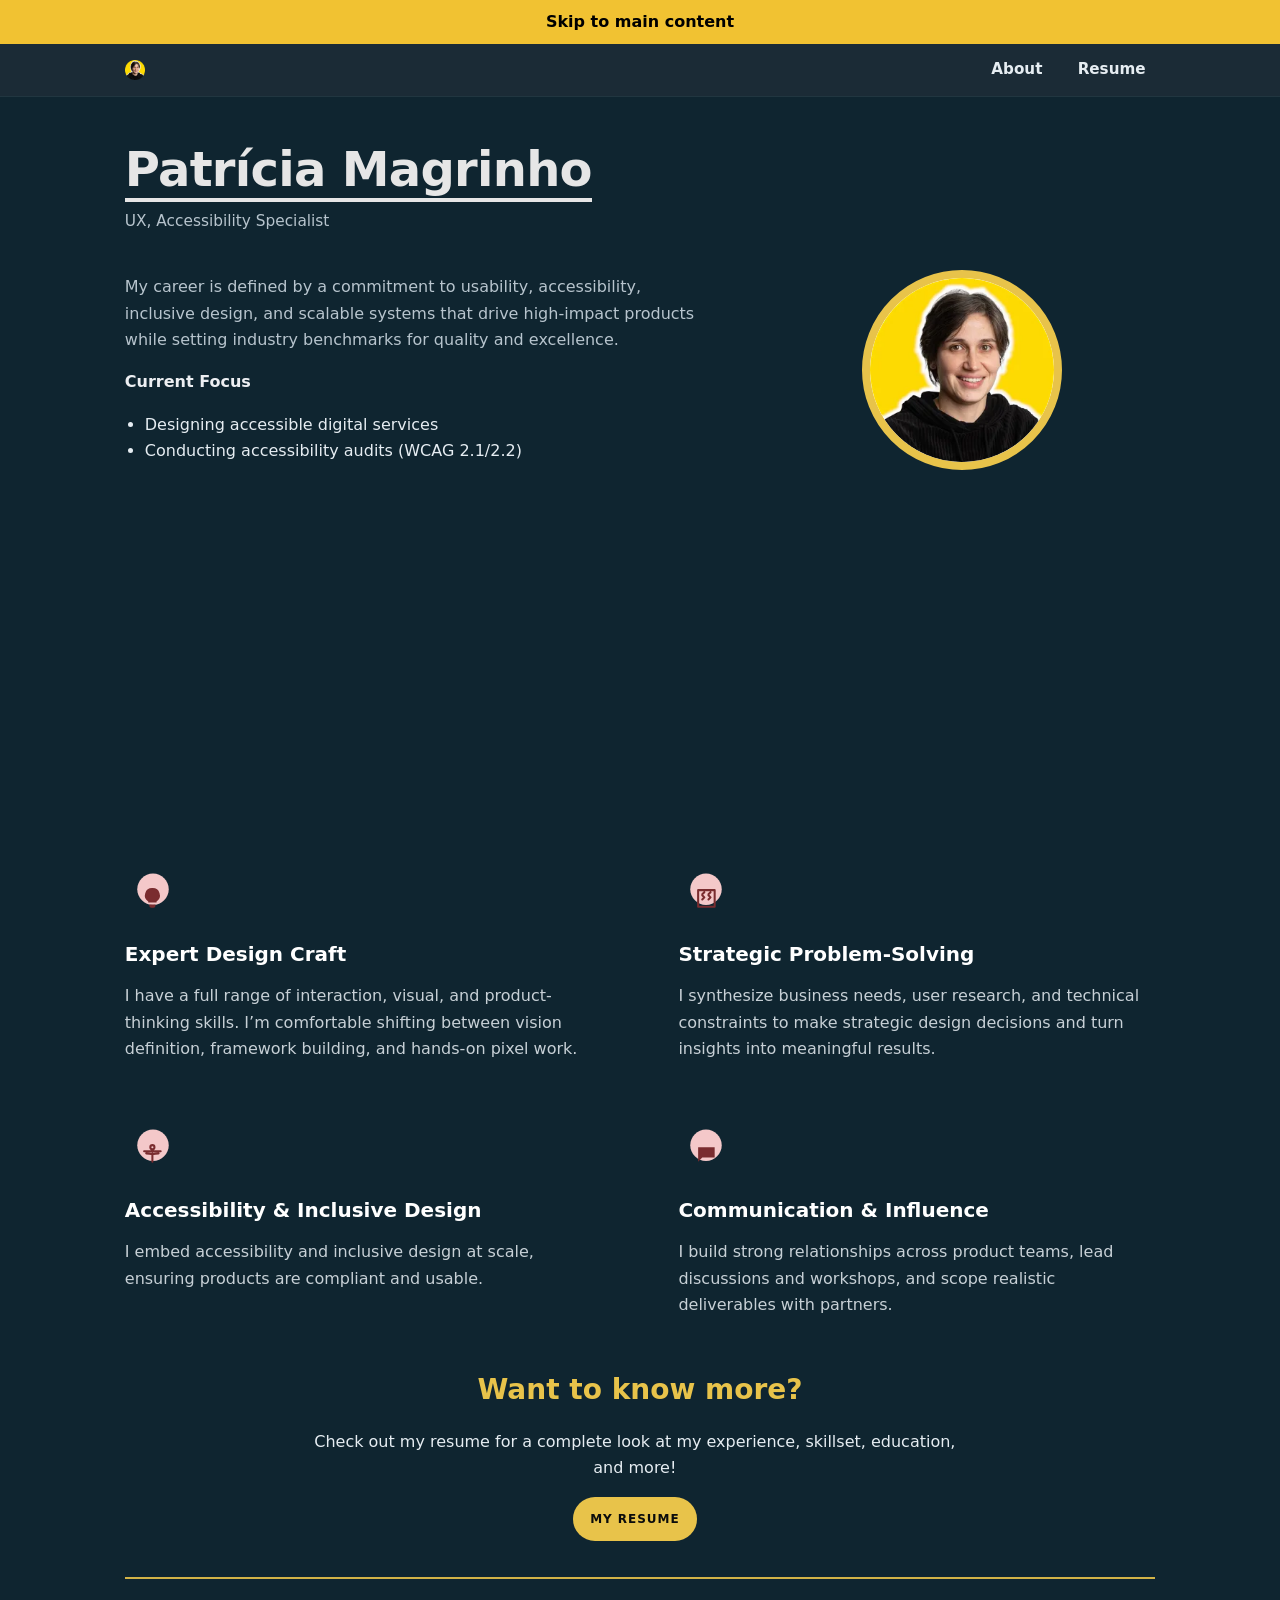
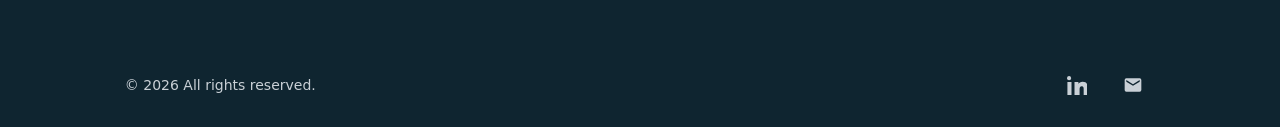
==== index.html @ 3283be1d "Update index.html add" ====
<!doctype html>
<html lang="en">
<head>
  <meta charset="utf-8">
  <title>Resume – Patrícia Magrinho</title>
  <meta name="viewport" content="width=device-width, initial-scale=1">

  <link rel="apple-touch-icon" href="icon.png">
  <link rel="stylesheet" href="css/normalize.css">
  <link rel="stylesheet" href="css/main.css">
  <script src="js/main.js" defer></script>
</head>

<body id="top">

  <!-- Skiplink -->
  <a href="#main" class="skip-link">Skip to main content</a>

  <!-- Header  -->
  <header class="site-header">
    <div class="header-inner container">
      <!-- Ícone decorativo: alt vazio chega -->
      <img class="brand-icon"
           src="img/FOTO_-_PM-Photoroom_(1).webp"
           alt=""
           width="20" height="20">

      <nav aria-label="Primary">
        <ul>
          <li><a href="#about">About</a></li>
          <li><a href="Resume.html">Resume</a></li>
        </ul>
      </nav>
    </div>
  </header>

  <!-- Nome  -->
  <div class="brand-block container">
    <a class="logotype" href="#top">
      <h1 class="logotype-name">Patrícia Magrinho</h1>
      <p class="logotype-role">UX, Accessibility Specialist</p>
    </a>
  </div>

  
  <main id="main" tabindex="-1">
    <section id="about" class="hero container" aria-labelledby="about-title">
      <div class="hero-text">
        <h2 id="about-title" class="sr-only">About</h2>

        <p>
          My career is defined by a commitment to usability, accessibility, inclusive design,
          and scalable systems that drive high-impact products while setting industry benchmarks
          for quality and excellence.
        </p>

        <p class="focus-title">Current Focus</p>
        <ul>
          <li>Designing accessible digital services</li>
          <li>Conducting accessibility audits (WCAG 2.1/2.2)</li>
        </ul>
      </div>

      <div class="portrait-wrap">
        <img class="portrait"
             src="img/FOTO_-_PM-Photoroom_(1).webp"
             alt="Portrait of Patrícia Magrinho"
             width="200" height="200">
      </div>
    </section>
 <!-- STRENGTHS -->
    <section class="strengths container" aria-labelledby="strengths-title">
      <h2 id="strengths-title" class="sr-only">Strengths</h2>

      <ul class="strengths-grid" >
        <li class="strength" >
          <div class="strength-badge" aria-hidden="true">
            <svg class="badge-bg" viewBox="0 0 64 64"><path d="M32 4c-9.9 0-18 8.1-18 18s8.1 18 18 18 18-8.1 18-18S41.9 4 32 4Z"/></svg>
            <svg class="badge-glyph" viewBox="0 0 24 24"><path d="M9 18h6v1a2 2 0 0 1-2 2h-2a2 2 0 0 1-2-2v-1Zm3-16a7 7 0 0 0-4 12.9V16h8v-1.1A7 7 0 0 0 12 2Z"/></svg>
          </div>
          <h3>Expert Design Craft</h3>
          <p>I have a full range of interaction, visual, and product-thinking skills. I’m comfortable shifting between vision definition, framework building, and hands-on pixel work.</p>
        </li>

        <li class="strength" >
          <div class="strength-badge" aria-hidden="true">
            <svg class="badge-bg" viewBox="0 0 64 64"><path d="M32 4c-9.9 0-18 8.1-18 18s8.1 18 18 18 18-8.1 18-18S41.9 4 32 4Z"/></svg>
            <svg class="badge-glyph" viewBox="0 0 24 24"><path d="M4 4h16v16H4V4Zm4 5 2 2-2 2m6-4 2 2-2 2M8 8l2-2M14 8l2-2" fill="none" stroke="currentColor" stroke-width="2" stroke-linecap="round" stroke-linejoin="round"/></svg>
          </div>
          <h3>Strategic Problem-Solving</h3>
          <p>I synthesize business needs, user research, and technical constraints to make strategic design decisions and turn insights into meaningful results.</p>
        </li>

        <li class="strength" >
          <div class="strength-badge" aria-hidden="true">
            <svg class="badge-bg" viewBox="0 0 64 64"><path d="M32 4c-9.9 0-18 8.1-18 18s8.1 18 18 18 18-8.1 18-18S41.9 4 32 4Z"/></svg>
            <svg class="badge-glyph" viewBox="0 0 24 24"><path d="M12 3a2 2 0 1 1 0 4 2 2 0 0 1 0-4Zm-8 6h16m-8 2v8m-6-8c2 0 4 .5 6 .5s4-.5 6-.5" fill="none" stroke="currentColor" stroke-width="2" stroke-linecap="round"/></svg>
          </div>
          <h3>Accessibility &amp; Inclusive Design</h3>
          <p>I embed accessibility and inclusive design at scale, ensuring products are compliant and usable.</p>
        </li>

        <li class="strength" >
          <div class="strength-badge" aria-hidden="true">
            <svg class="badge-bg" viewBox="0 0 64 64"><path d="M32 4c-9.9 0-18 8.1-18 18s8.1 18 18 18 18-8.1 18-18S41.9 4 32 4Z"/></svg>
            <svg class="badge-glyph" viewBox="0 0 24 24"><path d="M4 5h16v10H8l-4 4V5Z"/></svg>
          </div>
          <h3>Communication &amp; Influence</h3>
          <p>I build strong relationships across product teams, lead discussions and workshops, and scope realistic deliverables with partners.</p>
        </li>
      </ul>
    </section>

    <section id="cta" class="cta container" aria-labelledby="cta-title">
      <div class="cta-inner">
        <h2 id="cta-title">Want to know more?</h2>
        <p>Check out my resume for a complete look at my experience, skillset, education, and more!</p>

        <p>
          <a class="btn-cta"
             href="/resume.pdf"
             target="_blank"
             rel="noopener"
             aria-label="Open my resume (opens in a new tab)">
            My Resume
          </a>
        </p>
      </div>
    </section>

    <div class="footer-divider" aria-hidden="true"></div>

  </main>
  
    <footer class="site-footer container">
      <div>© 2026 All rights reserved.</div>

      <nav class="social" aria-label="Social links">
        <a class="social-link"
           href="https://www.linkedin.com/in/SEU-USERNAME"
           target="_blank"
           rel="noopener"
           aria-label="LinkedIn">
          <svg viewBox="0 0 24 24" width="20" height="20" aria-hidden="true" focusable="false">
            <path fill="currentColor"
              d="M4.98 3.5A2.5 2.5 0 1 1 0 3.5a2.5 2.5 0 0 1 4.98 0zM.5 8.5h4.9V24H.5zM9 8.5h4.7v2.1h.1c.7-1.3 2.4-2.6 4.9-2.6 5.2 0 6.2 3.4 6.2 7.7V24h-4.9v-6.8c0-1.6 0-3.7-2.3-3.7-2.3 0-2.6 1.8-2.6 3.6V24H9z"/>
          </svg>
        </a>

        <a class="social-link" href="mailto:you@example.com" aria-label="Email">
          <svg viewBox="0 0 24 24" width="20" height="20" aria-hidden="true" focusable="false">
            <path fill="currentColor"
              d="M20 4H4a2 2 0 0 0-2 2v12a2 2 0 0 0 2 2h16a2 2 0 0 0 2-2V6a2 2 0 0 0-2-2Zm0 4-8 5L4 8V6l8 5 8-5v2Z"/>
          </svg>
        </a>
      </nav>
    </footer>

</body>
</html>
---- css/main.css ----
/* =========================================================
  VARIÁVEIS (cores, medidas e tipografia)
   ========================================================= */
:root {
  /* Alturas dos elementos fixos (skip + header) */
  --skip-h: 2.75rem;   /* altura do “Skip to main content” SEMPRE visível */
  --header-h: 3.25rem; /* altura do header fixo */

  /* Cores*/
  --bg: #0F2530;
  --header-bg: #1B2B36;
  --text: #E6EDF2;
  --muted: #B7C4CD;
  --accent: #E8C34A;
  --focus: #FFDD00;

  /* Layout */
  --container: 74rem;
  --gutter: clamp(1.5rem, 6vw, 6.5rem);

  /* Tipografia  */
  --font-body: "Atkinson Hyperlegible", "Lexend", system-ui, -apple-system, "Segoe UI",
               Roboto, Helvetica, Arial, sans-serif;

  /* Espaços do bloco do nome */
  --brand-space-top: clamp(1.5rem, 4vw, 3rem);
  --brand-space-bottom: clamp(1.25rem, 3vw, 2.25rem);

  /* Pequenos ajustes visuais */
  --radius: .375rem;

  --section-gap: clamp(4rem, 10vw, 10rem); 
}



/* =========================================================
   2) RESET MÍNIMO (sem “matar” semântica)
   ========================================================= */
*,
*::before,
*::after { box-sizing: border-box; }

html, body { margin: 0; padding: 0; }

/* Ajuda os saltos para âncoras a não ficarem “tapados” pelo fixo */
html {
  scroll-padding-top: calc(var(--skip-h) + var(--header-h) + 1rem);
}

/* Corpo do site */
body {
  background: var(--bg);
  color: var(--text);
  font-family: var(--font-body);
  line-height: 1.65;
  -webkit-font-smoothing: antialiased;
}

/* Imagens responsivas */
img {
  max-width: 100%;
  height: auto;
  display: block;
}

/* =========================================================
   3) ACESSIBILIDADE: FOCO E LINKS (geral)
   ========================================================= */
/* Estilo de foco consistente em elementos interativos */
:where(a, button, input, select, textarea, summary):focus-visible {
  outline: 3px solid var(--focus);
  outline-offset: 2px;
}

/* Links por defeito: sublinhados (não depender só de cor) */
a {
  color: inherit;
  text-decoration: underline;
  text-decoration-thickness: 2px;
  text-underline-offset: .18em;
}

/* Container central */
.container {
  max-width: var(--container);
  margin-inline: auto;
  padding-inline: var(--gutter);
}

/* Texto: largura confortável */
.hero-text p,
.hero-text li,
.strength p,
.cta p {
  max-width: 65ch;
}

/* =========================================================
   4) SKIP LINK (SEMPRE VISÍVEL)
   ========================================================= */
.skip-link {
  position: fixed;
  inset-inline: 0;
  top: 0;
  height: var(--skip-h);
  display: grid;
  place-items: center;
  background: #f1c232;
  color: #000;
  font-weight: 800;
  text-decoration: none; /* aqui não precisamos do sublinhado */
  z-index: 3000;
}

/* Destaque no hover e no foco */
.skip-link:hover,
.skip-link:focus-visible {
  background: #ffdd00;
  box-shadow: 0 2px 8px rgba(0,0,0,.35);
}

/* =========================================================
   5) HEADER FIXO + NAV
   ========================================================= */
.site-header {
  position: fixed;
  inset-inline: 0;
  top: var(--skip-h); /* fica por baixo do skip link */
  height: var(--header-h);
  background: var(--header-bg);
  z-index: 2500;
  box-shadow: 0 1px 0 rgba(255,255,255,.08);
}

.header-inner {
  height: 100%;
  display: flex;
  align-items: center;
  justify-content: space-between;
  gap: 1rem;
}

.brand-icon {
  width: 20px;
  height: 20px;
}

/* NAV: só aqui removemos o sublinhado por defeito */
nav[aria-label="Primary"] ul {
  display: flex;
  gap: 1rem;
  list-style: none;
  margin: 0;
  padding: 0;
}

nav[aria-label="Primary"] a {
  text-decoration: none; /* remove sublinhado no menu */
  font-weight: 600;
  font-size: .95rem;

  /* alvo “fácil de clicar” (~44px) */
  display: inline-flex;
  align-items: center;
  justify-content: center;
  min-width: 2.75rem;
  min-height: 2.75rem;
  padding: .125rem .6rem;
  border-radius: var(--radius);
}

/* Hover do menu (não depende só da cor porque também muda o “fundo”) */
nav[aria-label="Primary"] a:hover {
  background: rgba(255,255,255,.07);
}

/* =========================================================
   6) BLOCO DO NOME (H1) + ANIMAÇÃO ACESSÍVEL
   ========================================================= */
.brand-block {
  margin-top: calc(var(--skip-h) + var(--header-h) + var(--brand-space-top));
  margin-bottom: var(--brand-space-bottom);
}

/* Tornamos o bloco “clicável” para também haver foco por teclado */
.logotype {
  display: inline-block;
  text-decoration: none; /* não queremos sublinhar aqui */
  color: var(--text);
}

/* O H1 é o nome */
.logotype-name {
  margin: 0;
  font-weight: 900;
  letter-spacing: -.015em;
  font-size: clamp(2rem, 6.5vw, 3rem);
  line-height: 1.05;
  color: #e6e6e6;
  position: relative;
}

/* Sublinhado decorativo (anima sem mexer no layout) */
.logotype-name::after {
  content: "";
  display: block;
  height: 4px;
  width: 100%;
  background: #e6e6e6;
  margin-top: .25rem;
  transform-origin: left;
  transition: transform .25s ease, opacity .25s ease;
}

/* Subtítulo (cargo) */
.logotype-role {
  margin: .4rem 0 0;
  color: var(--muted);
  font-size: clamp(.95rem, 1.2vw, 1.05rem);
}

/* “Animação” ao passar o rato ou ao focar (teclado) */
.logotype:hover .logotype-name,
.logotype:focus-visible .logotype-name {
  color: #6f73ff;
}

.logotype:hover .logotype-name::after,
.logotype:focus-visible .logotype-name::after {
  transform: scaleX(.65);
  opacity: 0;
}

/* =========================================================
   7) MAIN + SEÇÕES
   ========================================================= */

   main > section + section {
  margin-top: clamp(3rem, 50vw, 25rem);
}


main {
  padding-bottom: 4rem;
}

/* Para o skip link: quando o main recebe foco, mostramos contorno */
main:focus {
  outline: 3px solid var(--focus);
  outline-offset: 6px;
}

/* Seções com id: margem para âncoras (com header fixo) */
section[id] {
  scroll-margin-top: calc(var(--skip-h) + var(--header-h) + 1rem);
}

/* HERO (About) */
.hero {
  display: grid;
  grid-template-columns: 1.35fr .9fr;
  gap: clamp(1.25rem, 5vw, 4rem);
  align-items: start;
}

.hero p {
  color: var(--muted);
  margin: .25rem 0 1rem;
}

.hero .focus-title {
  margin-top: 1rem;
  font-weight: 800;
  color: #EDEFF2;
}

/* Lista do “Current Focus”: aqui sim damos indentação */
.hero .hero-text ul {
  padding-left: 1.25rem;
  margin: 0;
}
.hero .hero-text li { list-style: disc; }

/* Foto */
.portrait-wrap {
  display: flex;
  justify-content: center;
}

.portrait {
  width: 200px;
  height: 200px;
  border-radius: 50%;
  object-fit: cover;
  background: #fff;
  border: 8px solid var(--accent);
}


/* =========================================================
   8) STRENGTHS (grelha)
   ========================================================= */


   .strengths-grid {
  list-style: none; /* aqui a lista é “layout”, não precisa de bullet */
  margin: 0;
  padding: 0;

  display: grid;
  grid-template-columns: repeat(2, minmax(18rem, 1fr));
  column-gap: clamp(2.5rem, 6vw, 6rem);
  row-gap: clamp(2rem, 5vw, 4rem);
}

.strength {
  display: flex;
  flex-direction: column;
  gap: .75rem;
  align-items: flex-start;
}



.strength h3 {
  margin: 0;
  font-weight: 800;
  color: #fff;
  font-size: clamp(1.1rem, .9vw + .9rem, 1.25rem);
}

.strength p {
  margin: 0;
  color: #C7D0D6;
}

/* Ícones decorativos */
.strength-badge {
  inline-size: 3.5rem;
  block-size: 3.5rem;
  border-radius: 999px;
  display: grid;
  place-items: center;
  position: relative;
}

.strength-badge .badge-bg {
  position: absolute;
  inset: 0;
  color: #F4C8C9;
}
.strength-badge .badge-bg path { fill: currentColor; }

.strength-badge .badge-glyph {
  position: relative;
  inline-size: 1.55rem;
  block-size: 1.55rem;
  color: #7A2C2F;
  fill: currentColor;
}

/* =========================================================
   9) CTA (botão/link)
   ========================================================= */
.cta {
  text-align: center;
  margin: 3rem auto 2rem;
}

.cta-inner {
  max-width: 44rem;
  margin-inline: auto;
  padding-inline: 1rem;
}

.cta h2 {
  color: var(--accent);
  font-size: clamp(1.4rem, 1.2vw + 1rem, 1.75rem);
  margin: 0 0 .5rem;
}

.btn-cta {
  display: inline-flex;
  align-items: center;
  justify-content: center;
  min-height: 2.75rem; /* alvo ~44px */
  padding: .5rem 1.1rem;

  border-radius: 999px;
  background: var(--accent);
  color: #0b0c0c;

  text-decoration: none; /* é um botão visual */
  text-transform: uppercase;
  font-size: .75rem;
  letter-spacing: .08em;
  font-weight: 800;
}

/* hover/foco */
.btn-cta:hover {
  filter: brightness(.98);
}

/* =========================================================
   10) FOOTER + REDES
   ========================================================= */
.footer-divider {
  height: 2px;
  background: var(--accent);
  max-width: calc(var(--container) - 2*var(--gutter));
  margin: 2.25rem auto 0;
  opacity: .9;
}

.site-footer {
  display: flex;
  align-items: center;
  justify-content: space-between;
  gap: 1rem;

  color: #C9D0D6;
  font-size: .875rem;
  padding-block: 1.25rem;
}

.social {
  display: inline-flex;
  gap: .75rem;
}

.social-link {
  display: inline-flex;
  align-items: center;
  justify-content: center;

  width: 2.75rem;
  height: 2.75rem;

  color: #C9D0D6;
  text-decoration: none;
  border-radius: var(--radius);
}

.social-link:hover {
  color: #fff;
  background: rgba(255,255,255,.07);
}

/* =========================================================
   11) UTILITÁRIO: “só para leitor de ecrã”
   ========================================================= */
.sr-only {
  position: absolute !important;
  width: 1px !important;
  height: 1px !important;
  padding: 0 !important;
  margin: -1px !important;
  overflow: hidden !important;
  clip: rect(0, 0, 0, 0) !important;
  clip-path: inset(50%) !important;
  white-space: nowrap !important;
  border: 0 !important;
}

/* =========================================================
   12) RESPONSIVO
   ========================================================= */
@media (max-width: 900px) {
  .hero {
    grid-template-columns: 1fr;
  }

  .brand-block {
    text-align: center;
  }

  .strengths-grid {
    grid-template-columns: 1fr;
  }
}

/* =========================================================
   13) REDUCED MOTION (respeita preferências do utilizador)
   ========================================================= */
@media (prefers-reduced-motion: reduce) {
  html { scroll-behavior: auto; }

  .logotype-name::after {
    transition: none;
  }
}

/* =========================================================
   14) PRINT (opcional)
   ========================================================= */
@media print {
  .skip-link,
  .site-header { display: none !important; }

  body { background: #fff; color: #000; }
  a { color: #000; }
}
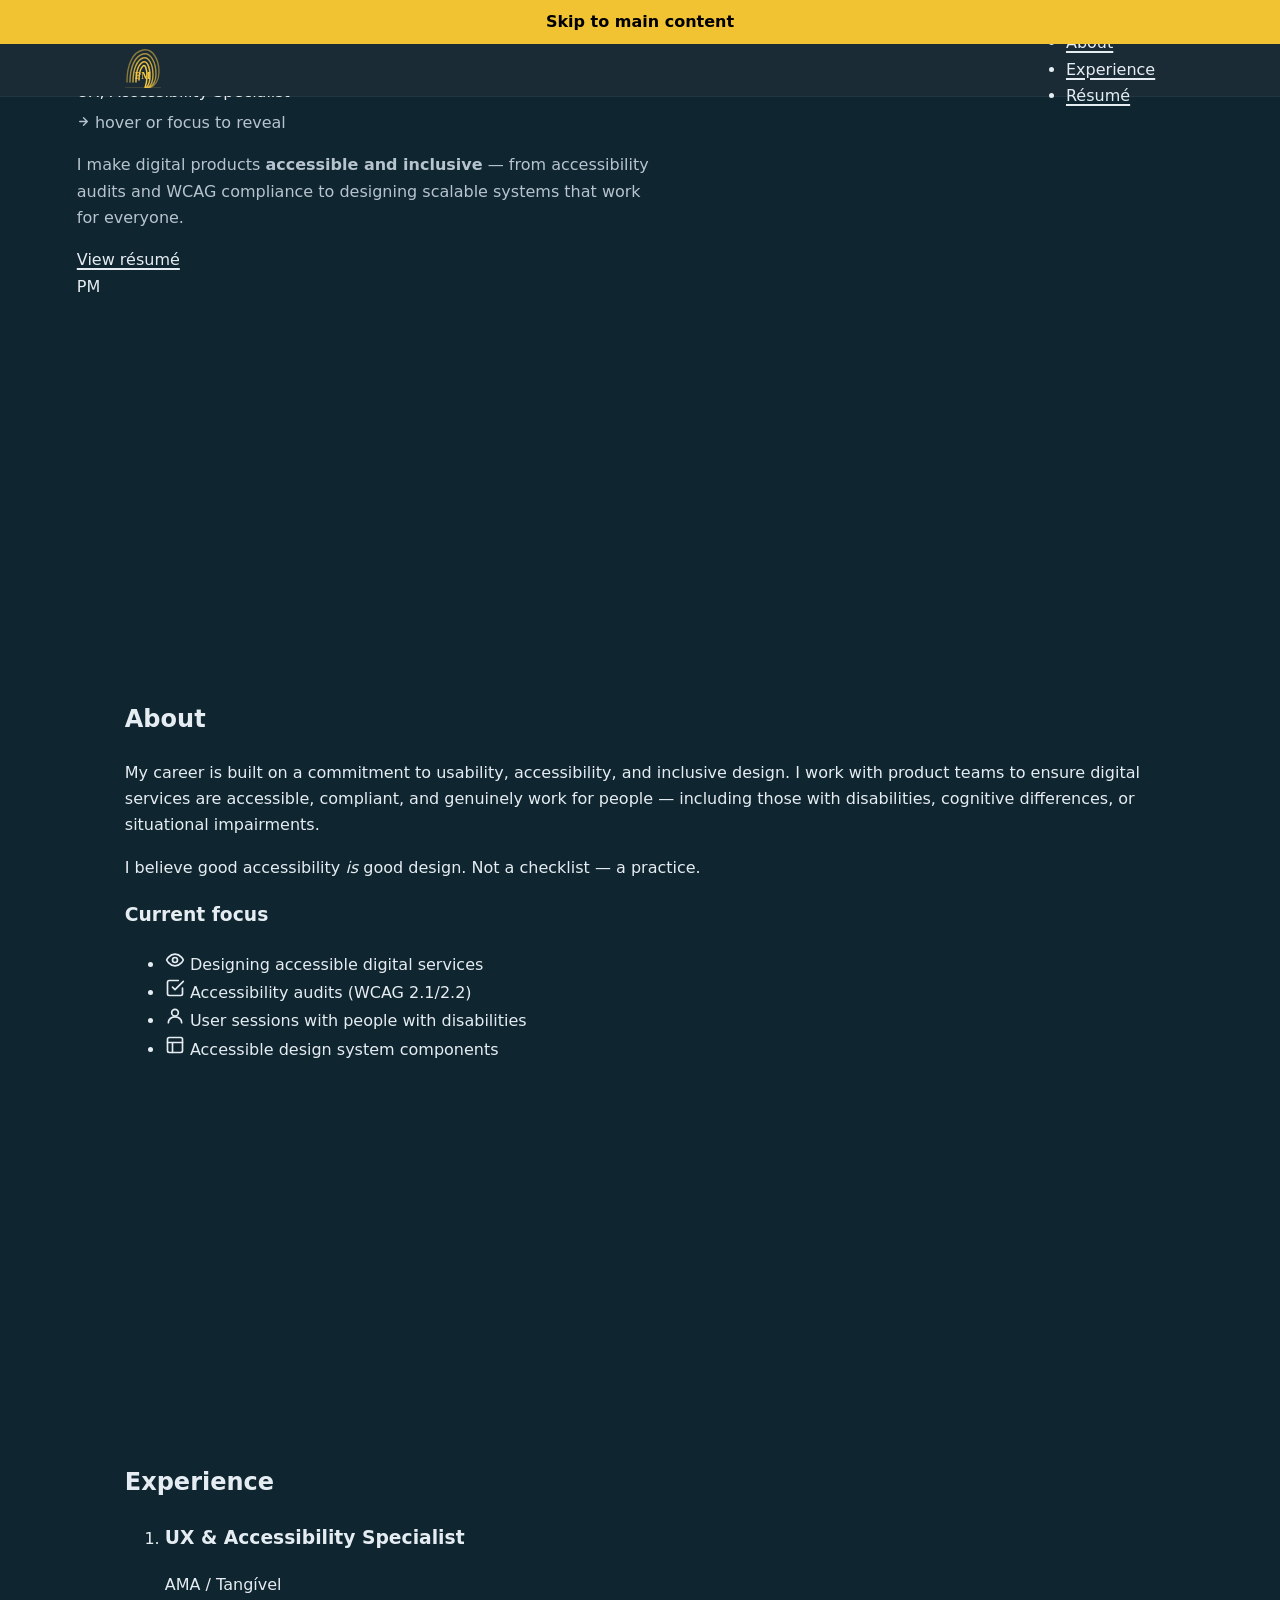
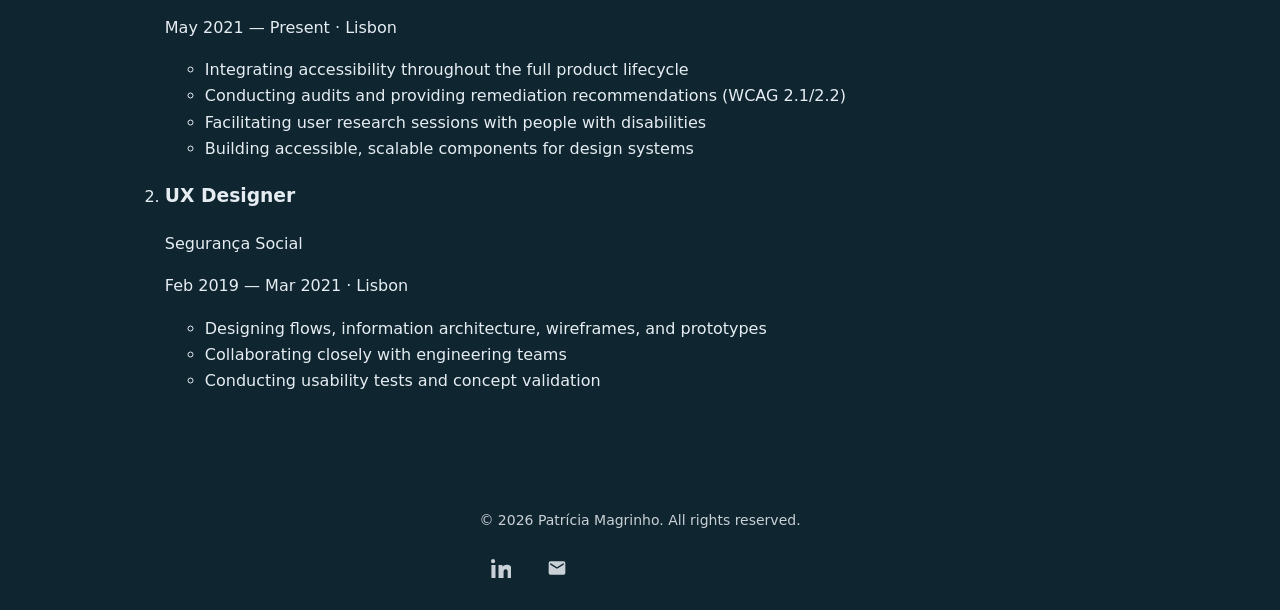
==== commit bf1389ae: "Update index.html New layout" ====
--- a/index.html
+++ b/index.html
@@ -11,150 +11,218 @@
   <script src="js/main.js" defer></script>
 </head>
 
-<body id="top">
-
-  <!-- Skiplink -->
-  <a href="#main" class="skip-link">Skip to main content</a>
-
-  <!-- Header  -->
-  <header class="site-header">
-    <div class="header-inner container">
-      <!-- Ícone decorativo: alt vazio chega -->
-      <img class="brand-icon"
-           src="img/FOTO_-_PM-Photoroom_(1).webp"
-           alt=""
-           width="20" height="20">
-
-      <nav aria-label="Primary">
-        <ul>
+<body>
+
+  <!--
+    SKIP LINK — always visible at the top (yellow bar).
+    Header sits below it. They never overlap.
+  -->
+  <a class="skip-link" href="#about">Skip to main content</a>
+
+  <!--
+    HEADER — top: var(--skip-h), directly below the skip link.
+  -->
+  <header class="site-header" role="banner">
+    <div class="container header-inner">
+      <a href="#top" class="header-logo" aria-label="Patrícia Magrinho — back to top">
+        <svg aria-hidden="true" focusable="false" width="36" height="44" viewBox="0 0 36 44" fill="none" xmlns="http://www.w3.org/2000/svg">
+          <!-- Fingerprint whorl rings, clipped to bottom half to suggest a fingertip -->
+          <!-- Ring 1 — outermost -->
+          <path d="M 2 38 C 2 20 8 8 18 6 C 28 4 34 16 34 28 C 34 36 30 42 24 44" stroke="#F5C842" stroke-width="1.4" stroke-linecap="round" fill="none" opacity="0.5"/>
+          <!-- Ring 2 -->
+          <path d="M 5 38 C 5 23 10 12 18 10 C 26 8 31 19 31 30 C 31 37 28 42 23 44" stroke="#F5C842" stroke-width="1.4" stroke-linecap="round" fill="none" opacity="0.65"/>
+          <!-- Ring 3 -->
+          <path d="M 8 38 C 8 25 12 16 18 14 C 24 12 28 21 28 31 C 28 37 26 42 22 44" stroke="#F5C842" stroke-width="1.4" stroke-linecap="round" fill="none" opacity="0.8"/>
+          <!-- Ring 4 -->
+          <path d="M 11 38 C 11 27 14 20 18 18 C 22 16 25 23 25 32 C 25 37 23 42 21 44" stroke="#F5C842" stroke-width="1.5" stroke-linecap="round" fill="none" opacity="0.9"/>
+          <!-- Ring 5 — innermost -->
+          <path d="M 14 36 C 14 30 16 24 18 22 C 20 20 22 25 22 32 C 22 37 21 41 20 44" stroke="#F5C842" stroke-width="1.5" stroke-linecap="round" fill="none"/>
+          <!-- PM initials carved at the core -->
+          <text x="18" y="35" text-anchor="middle" font-family="'DM Serif Display', Georgia, serif" font-size="10" font-weight="700" fill="#F5C842" letter-spacing="0.5">PM</text>
+          <!-- Flat base line suggesting a fingertip edge -->
+          <line x1="0" y1="44" x2="36" y2="44" stroke="#F5C842" stroke-width="1" opacity="0.3"/>
+        </svg>
+      </a>
+      <nav aria-label="Main navigation">
+        <ul role="list">
           <li><a href="#about">About</a></li>
-          <li><a href="Resume.html">Resume</a></li>
+          <li><a href="#experience">Experience</a></li>
+          <li><a href="resume.html">Résumé</a></li>
         </ul>
       </nav>
     </div>
   </header>
 
-  <!-- Nome  -->
-  <div class="brand-block container">
-    <a class="logotype" href="#top">
-      <h1 class="logotype-name">Patrícia Magrinho</h1>
-      <p class="logotype-role">UX, Accessibility Specialist</p>
-    </a>
-  </div>
-
-  
   <main id="main" tabindex="-1">
-    <section id="about" class="hero container" aria-labelledby="about-title">
-      <div class="hero-text">
-        <h2 id="about-title" class="sr-only">About</h2>
-
-        <p>
-          My career is defined by a commitment to usability, accessibility, inclusive design,
-          and scalable systems that drive high-impact products while setting industry benchmarks
-          for quality and excellence.
-        </p>
-
-        <p class="focus-title">Current Focus</p>
-        <ul>
-          <li>Designing accessible digital services</li>
-          <li>Conducting accessibility audits (WCAG 2.1/2.2)</li>
-        </ul>
-      </div>
-
-      <div class="portrait-wrap">
-        <img class="portrait"
-             src="img/FOTO_-_PM-Photoroom_(1).webp"
-             alt="Portrait of Patrícia Magrinho"
-             width="200" height="200">
+
+    <section id="top" class="hero" aria-labelledby="hero-name-label">
+      <div class="container hero-inner">
+        <div class="hero-text">
+
+          <!--
+            NAME REVEAL
+            role="img" + aria-label → screen readers announce "Patrícia Magrinho"
+            h1 is aria-hidden so it's not announced a second time
+            tabindex="0" → keyboard focusable
+            Enter/Space → toggle .expanded
+          -->
+          <div
+            class="hero-name-group"
+            id="hero-name-label"
+            role="img"
+            aria-label="Patrícia Magrinho"
+            tabindex="0"
+            onkeydown="if(event.key==='Enter'||event.key===' '){this.classList.toggle('expanded');event.preventDefault();}"
+          >
+            <div class="hero-name-wrapper">
+              <h1 aria-hidden="true">Patrícia Magrinho</h1>
+            </div>
+          </div>
+
+          <span class="hero-role" aria-hidden="true">UX, Accessibility Specialist</span>
+
+          <p class="name-hint" aria-hidden="true">
+            <svg width="13" height="13" viewBox="0 0 24 24" fill="none"
+                 stroke="currentColor" stroke-width="2.5"
+                 stroke-linecap="round" stroke-linejoin="round" aria-hidden="true">
+              <path d="M5 12h14M12 5l7 7-7 7"/>
+            </svg>
+            hover or focus to reveal
+          </p>
+
+          <p class="hero-bio">
+            I make digital products <strong>accessible and inclusive</strong> — from accessibility audits and WCAG compliance to designing scalable systems that work for everyone.
+          </p>
+
+          <div class="hero-actions">
+            <a href="resume.html" class="btn btn-primary" target="_blank" rel="noopener">
+              View résumé
+              <span class="sr-only">(opens in a new tab)</span>
+            </a>
+          </div>
+        </div>
+
+        <div class="hero-portrait" aria-hidden="true">
+          <div class="portrait-ring">
+            <div class="portrait-initials">PM</div>
+          </div>
+        </div>
       </div>
     </section>
- <!-- STRENGTHS -->
-    <section class="strengths container" aria-labelledby="strengths-title">
-      <h2 id="strengths-title" class="sr-only">Strengths</h2>
-
-      <ul class="strengths-grid" >
-        <li class="strength" >
-          <div class="strength-badge" aria-hidden="true">
-            <svg class="badge-bg" viewBox="0 0 64 64"><path d="M32 4c-9.9 0-18 8.1-18 18s8.1 18 18 18 18-8.1 18-18S41.9 4 32 4Z"/></svg>
-            <svg class="badge-glyph" viewBox="0 0 24 24"><path d="M9 18h6v1a2 2 0 0 1-2 2h-2a2 2 0 0 1-2-2v-1Zm3-16a7 7 0 0 0-4 12.9V16h8v-1.1A7 7 0 0 0 12 2Z"/></svg>
-          </div>
-          <h3>Expert Design Craft</h3>
-          <p>I have a full range of interaction, visual, and product-thinking skills. I’m comfortable shifting between vision definition, framework building, and hands-on pixel work.</p>
-        </li>
-
-        <li class="strength" >
-          <div class="strength-badge" aria-hidden="true">
-            <svg class="badge-bg" viewBox="0 0 64 64"><path d="M32 4c-9.9 0-18 8.1-18 18s8.1 18 18 18 18-8.1 18-18S41.9 4 32 4Z"/></svg>
-            <svg class="badge-glyph" viewBox="0 0 24 24"><path d="M4 4h16v16H4V4Zm4 5 2 2-2 2m6-4 2 2-2 2M8 8l2-2M14 8l2-2" fill="none" stroke="currentColor" stroke-width="2" stroke-linecap="round" stroke-linejoin="round"/></svg>
-          </div>
-          <h3>Strategic Problem-Solving</h3>
-          <p>I synthesize business needs, user research, and technical constraints to make strategic design decisions and turn insights into meaningful results.</p>
-        </li>
-
-        <li class="strength" >
-          <div class="strength-badge" aria-hidden="true">
-            <svg class="badge-bg" viewBox="0 0 64 64"><path d="M32 4c-9.9 0-18 8.1-18 18s8.1 18 18 18 18-8.1 18-18S41.9 4 32 4Z"/></svg>
-            <svg class="badge-glyph" viewBox="0 0 24 24"><path d="M12 3a2 2 0 1 1 0 4 2 2 0 0 1 0-4Zm-8 6h16m-8 2v8m-6-8c2 0 4 .5 6 .5s4-.5 6-.5" fill="none" stroke="currentColor" stroke-width="2" stroke-linecap="round"/></svg>
-          </div>
-          <h3>Accessibility &amp; Inclusive Design</h3>
-          <p>I embed accessibility and inclusive design at scale, ensuring products are compliant and usable.</p>
-        </li>
-
-        <li class="strength" >
-          <div class="strength-badge" aria-hidden="true">
-            <svg class="badge-bg" viewBox="0 0 64 64"><path d="M32 4c-9.9 0-18 8.1-18 18s8.1 18 18 18 18-8.1 18-18S41.9 4 32 4Z"/></svg>
-            <svg class="badge-glyph" viewBox="0 0 24 24"><path d="M4 5h16v10H8l-4 4V5Z"/></svg>
-          </div>
-          <h3>Communication &amp; Influence</h3>
-          <p>I build strong relationships across product teams, lead discussions and workshops, and scope realistic deliverables with partners.</p>
-        </li>
-      </ul>
-    </section>
-
-    <section id="cta" class="cta container" aria-labelledby="cta-title">
-      <div class="cta-inner">
-        <h2 id="cta-title">Want to know more?</h2>
-        <p>Check out my resume for a complete look at my experience, skillset, education, and more!</p>
-
-        <p>
-          <a class="btn-cta"
-             href="/resume.pdf"
-             target="_blank"
-             rel="noopener"
-             aria-label="Open my resume (opens in a new tab)">
-            My Resume
-          </a>
-        </p>
+
+    <section id="about" class="section-about" aria-labelledby="about-title">
+      <div class="container">
+        <h2 id="about-title" class="section-title">About</h2>
+        <div class="about-grid">
+          <div class="about-text">
+            <p>My career is built on a commitment to usability, accessibility, and inclusive design. I work with product teams to ensure digital services are accessible, compliant, and genuinely work for people — including those with disabilities, cognitive differences, or situational impairments.</p>
+            <p>I believe good accessibility <em>is</em> good design. Not a checklist — a practice.</p>
+          </div>
+          <div class="about-focus">
+            <h3>Current focus</h3>
+            <ul role="list" class="focus-list">
+              <li>
+                <span class="focus-icon" aria-hidden="true">
+                  <svg width="20" height="20" viewBox="0 0 24 24" fill="none" stroke="currentColor" stroke-width="2" stroke-linecap="round" stroke-linejoin="round"><path d="M2 12s3-7 10-7 10 7 10 7-3 7-10 7-10-7-10-7z"/><circle cx="12" cy="12" r="3"/></svg>
+                </span>
+                Designing accessible digital services
+              </li>
+              <li>
+                <span class="focus-icon" aria-hidden="true">
+                  <svg width="20" height="20" viewBox="0 0 24 24" fill="none" stroke="currentColor" stroke-width="2" stroke-linecap="round" stroke-linejoin="round"><path d="M9 11l3 3L22 4"/><path d="M21 12v7a2 2 0 01-2 2H5a2 2 0 01-2-2V5a2 2 0 012-2h11"/></svg>
+                </span>
+                Accessibility audits (WCAG 2.1/2.2)
+              </li>
+              <li>
+                <span class="focus-icon" aria-hidden="true">
+                  <svg width="20" height="20" viewBox="0 0 24 24" fill="none" stroke="currentColor" stroke-width="2" stroke-linecap="round" stroke-linejoin="round"><circle cx="12" cy="8" r="4"/><path d="M4 20c0-4 3.6-7 8-7s8 3 8 7"/></svg>
+                </span>
+                User sessions with people with disabilities
+              </li>
+              <li>
+                <span class="focus-icon" aria-hidden="true">
+                  <svg width="20" height="20" viewBox="0 0 24 24" fill="none" stroke="currentColor" stroke-width="2" stroke-linecap="round" stroke-linejoin="round"><rect x="3" y="3" width="18" height="18" rx="2"/><path d="M3 9h18M9 21V9"/></svg>
+                </span>
+                Accessible design system components
+              </li>
+            </ul>
+          </div>
+        </div>
       </div>
     </section>
 
-    <div class="footer-divider" aria-hidden="true"></div>
+    <section id="experience" class="section-experience" aria-labelledby="exp-title">
+      <div class="container">
+        <h2 id="exp-title" class="section-title">Experience</h2>
+        <ol class="timeline" role="list">
+
+          <li class="timeline-item">
+            <div class="timeline-marker" aria-hidden="true"></div>
+            <div class="timeline-content">
+              <div class="timeline-header">
+                <h3>UX &amp; Accessibility Specialist</h3>
+                <span class="timeline-org">AMA / Tangível</span>
+              </div>
+              <p class="timeline-meta">
+                <time datetime="2021-05">May 2021</time> — Present · Lisbon
+              </p>
+              <ul role="list" class="timeline-list">
+                <li>Integrating accessibility throughout the full product lifecycle</li>
+                <li>Conducting audits and providing remediation recommendations (WCAG 2.1/2.2)</li>
+                <li>Facilitating user research sessions with people with disabilities</li>
+                <li>Building accessible, scalable components for design systems</li>
+              </ul>
+            </div>
+          </li>
+
+          <li class="timeline-item">
+            <div class="timeline-marker" aria-hidden="true"></div>
+            <div class="timeline-content">
+              <div class="timeline-header">
+                <h3>UX Designer</h3>
+                <span class="timeline-org">Segurança Social</span>
+              </div>
+              <p class="timeline-meta">
+                <time datetime="2019-02">Feb 2019</time> — <time datetime="2021-03">Mar 2021</time> · Lisbon
+              </p>
+              <ul role="list" class="timeline-list">
+                <li>Designing flows, information architecture, wireframes, and prototypes</li>
+                <li>Collaborating closely with engineering teams</li>
+                <li>Conducting usability tests and concept validation</li>
+              </ul>
+            </div>
+          </li>
+
+        </ol>
+      </div>
+    </section>
 
   </main>
-  
-    <footer class="site-footer container">
-      <div>© 2026 All rights reserved.</div>
-
+
+  <footer class="site-footer" role="contentinfo">
+    <div class="container footer-inner">
+      <p>© 2026 Patrícia Magrinho. All rights reserved.</p>
       <nav class="social" aria-label="Social links">
         <a class="social-link"
-           href="https://www.linkedin.com/in/SEU-USERNAME"
-           target="_blank"
-           rel="noopener"
-           aria-label="LinkedIn">
+           href="https://www.linkedin.com/in/pimagrinho/"
+           target="_blank" rel="noopener"
+           aria-label="LinkedIn (opens in a new tab)">
           <svg viewBox="0 0 24 24" width="20" height="20" aria-hidden="true" focusable="false">
-            <path fill="currentColor"
-              d="M4.98 3.5A2.5 2.5 0 1 1 0 3.5a2.5 2.5 0 0 1 4.98 0zM.5 8.5h4.9V24H.5zM9 8.5h4.7v2.1h.1c.7-1.3 2.4-2.6 4.9-2.6 5.2 0 6.2 3.4 6.2 7.7V24h-4.9v-6.8c0-1.6 0-3.7-2.3-3.7-2.3 0-2.6 1.8-2.6 3.6V24H9z"/>
+            <path fill="currentColor" d="M4.98 3.5A2.5 2.5 0 1 1 0 3.5a2.5 2.5 0 0 1 4.98 0zM.5 8.5h4.9V24H.5zM9 8.5h4.7v2.1h.1c.7-1.3 2.4-2.6 4.9-2.6 5.2 0 6.2 3.4 6.2 7.7V24h-4.9v-6.8c0-1.6 0-3.7-2.3-3.7-2.3 0-2.6 1.8-2.6 3.6V24H9z"/>
           </svg>
         </a>
-
-        <a class="social-link" href="mailto:you@example.com" aria-label="Email">
+        <a class="social-link"
+           href="mailto:pim.uxdesigner@gmail.com"
+           aria-label="Send email to Patrícia">
           <svg viewBox="0 0 24 24" width="20" height="20" aria-hidden="true" focusable="false">
-            <path fill="currentColor"
-              d="M20 4H4a2 2 0 0 0-2 2v12a2 2 0 0 0 2 2h16a2 2 0 0 0 2-2V6a2 2 0 0 0-2-2Zm0 4-8 5L4 8V6l8 5 8-5v2Z"/>
+            <path fill="currentColor" d="M20 4H4a2 2 0 0 0-2 2v12a2 2 0 0 0 2 2h16a2 2 0 0 0 2-2V6a2 2 0 0 0-2-2Zm0 4-8 5L4 8V6l8 5 8-5v2Z"/>
           </svg>
         </a>
       </nav>
-    </footer>
+    </div>
+  </footer>
+
 
 </body>
 </html>
+
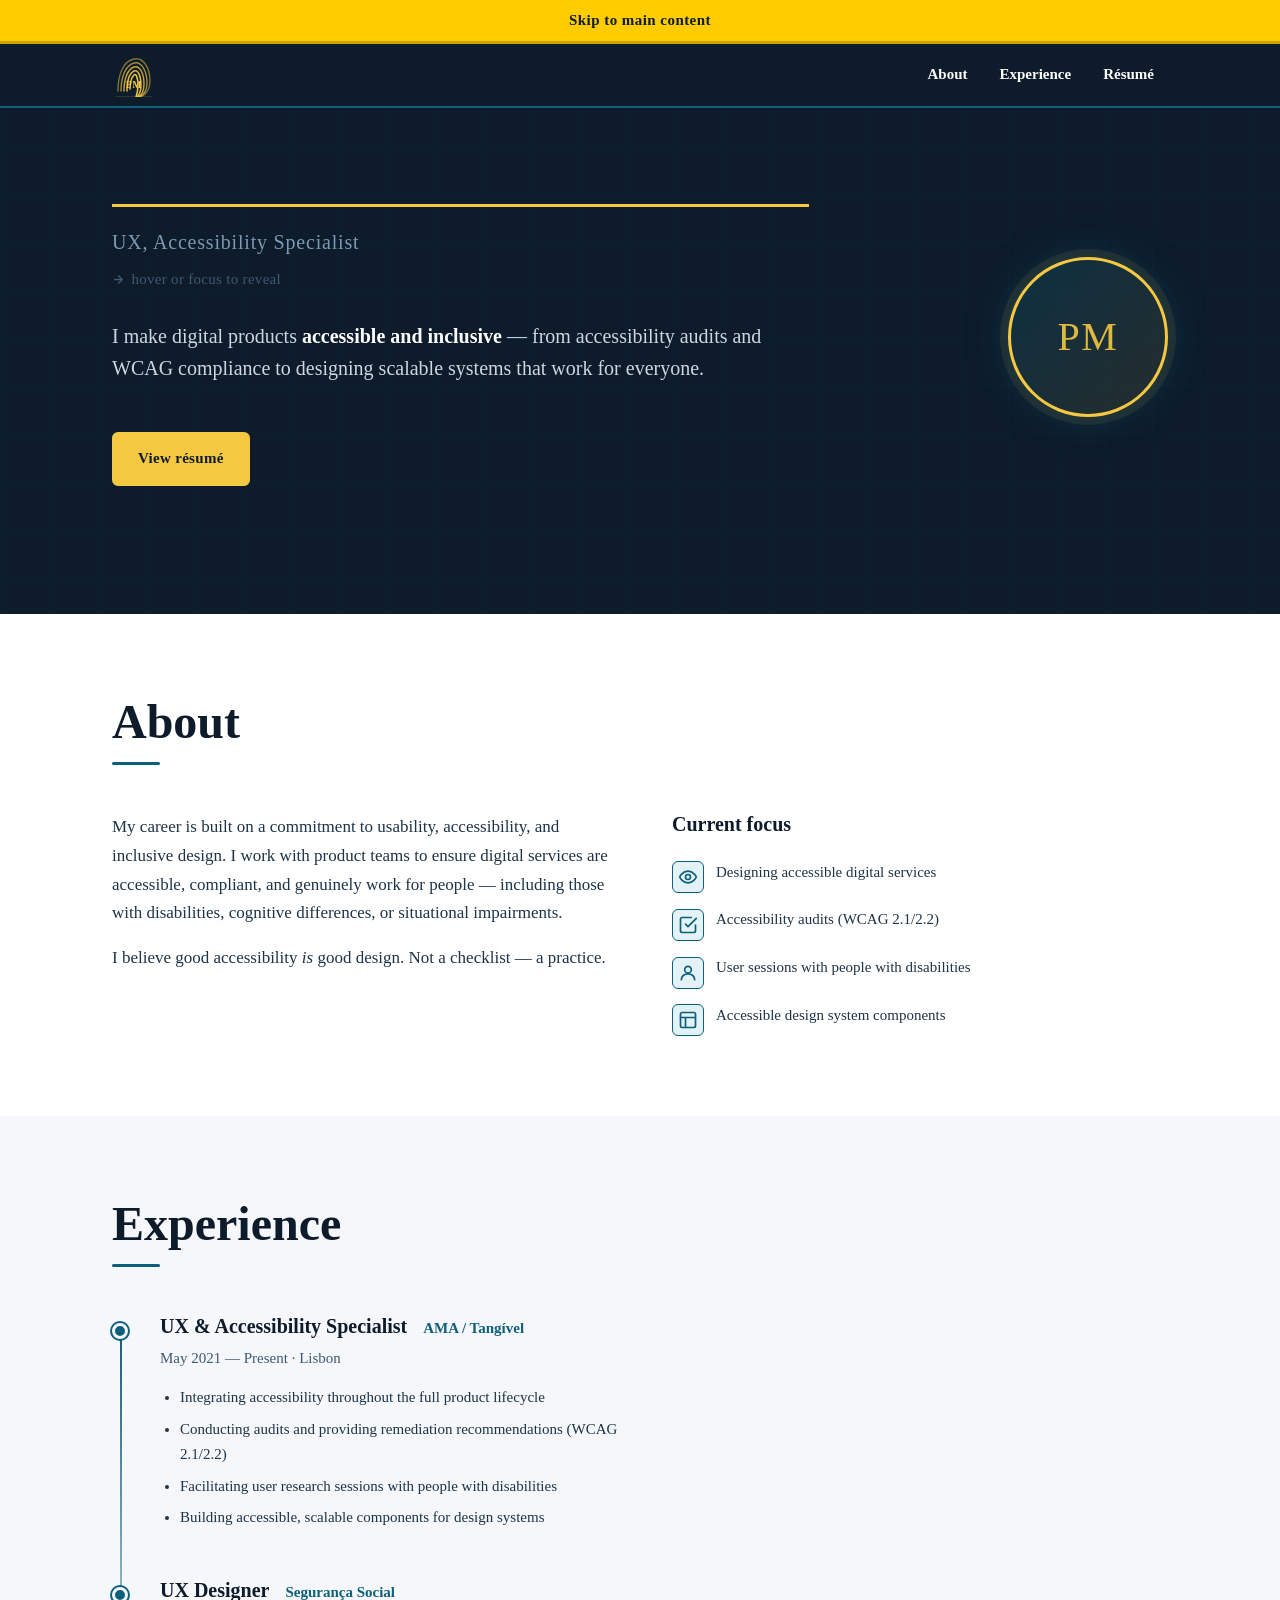
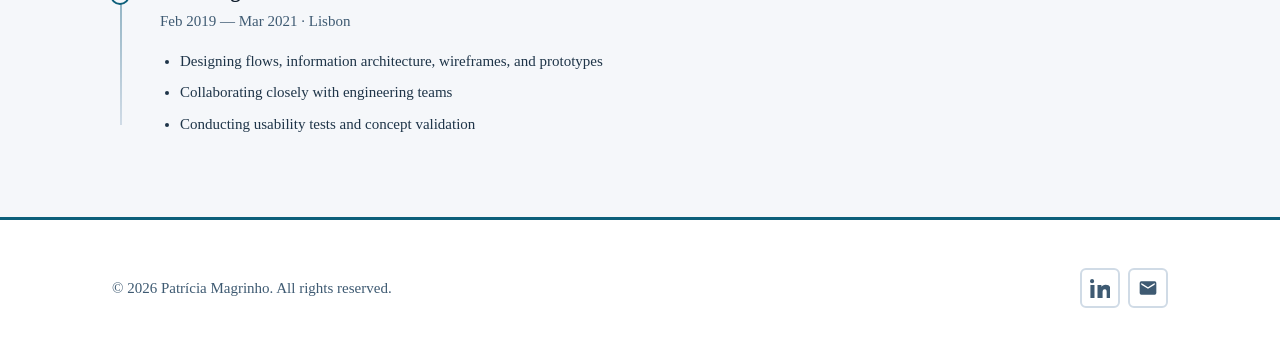
==== commit 11255d00: "Update index.html RemoveNormalize" ====
--- a/index.html
+++ b/index.html
@@ -6,7 +6,6 @@
   <meta name="viewport" content="width=device-width, initial-scale=1">
 
   <link rel="apple-touch-icon" href="icon.png">
-  <link rel="stylesheet" href="css/normalize.css">
   <link rel="stylesheet" href="css/main.css">
   <script src="js/main.js" defer></script>
 </head>
--- a/css/main.css
+++ b/css/main.css
@@ -1,508 +1,412 @@
-/* =========================================================
-  VARIÁVEIS (cores, medidas e tipografia)
-   ========================================================= */
-:root {
-  /* Alturas dos elementos fixos (skip + header) */
-  --skip-h: 2.75rem;   /* altura do “Skip to main content” SEMPRE visível */
-  --header-h: 3.25rem; /* altura do header fixo */
-
-  /* Cores*/
-  --bg: #0F2530;
-  --header-bg: #1B2B36;
-  --text: #E6EDF2;
-  --muted: #B7C4CD;
-  --accent: #E8C34A;
-  --focus: #FFDD00;
-
-  /* Layout */
-  --container: 74rem;
-  --gutter: clamp(1.5rem, 6vw, 6.5rem);
-
-  /* Tipografia  */
-  --font-body: "Atkinson Hyperlegible", "Lexend", system-ui, -apple-system, "Segoe UI",
-               Roboto, Helvetica, Arial, sans-serif;
-
-  /* Espaços do bloco do nome */
-  --brand-space-top: clamp(1.5rem, 4vw, 3rem);
-  --brand-space-bottom: clamp(1.25rem, 3vw, 2.25rem);
-
-  /* Pequenos ajustes visuais */
-  --radius: .375rem;
-
-  --section-gap: clamp(4rem, 10vw, 10rem); 
-}
-
-
-
-/* =========================================================
-   2) RESET MÍNIMO (sem “matar” semântica)
-   ========================================================= */
-*,
-*::before,
-*::after { box-sizing: border-box; }
-
-html, body { margin: 0; padding: 0; }
-
-/* Ajuda os saltos para âncoras a não ficarem “tapados” pelo fixo */
-html {
-  scroll-padding-top: calc(var(--skip-h) + var(--header-h) + 1rem);
-}
-
-/* Corpo do site */
-body {
-  background: var(--bg);
-  color: var(--text);
-  font-family: var(--font-body);
-  line-height: 1.65;
-  -webkit-font-smoothing: antialiased;
-}
-
-/* Imagens responsivas */
-img {
-  max-width: 100%;
-  height: auto;
-  display: block;
-}
-
-/* =========================================================
-   3) ACESSIBILIDADE: FOCO E LINKS (geral)
-   ========================================================= */
-/* Estilo de foco consistente em elementos interativos */
-:where(a, button, input, select, textarea, summary):focus-visible {
-  outline: 3px solid var(--focus);
-  outline-offset: 2px;
-}
-
-/* Links por defeito: sublinhados (não depender só de cor) */
-a {
-  color: inherit;
-  text-decoration: underline;
-  text-decoration-thickness: 2px;
-  text-underline-offset: .18em;
-}
-
-/* Container central */
-.container {
-  max-width: var(--container);
-  margin-inline: auto;
-  padding-inline: var(--gutter);
-}
-
-/* Texto: largura confortável */
-.hero-text p,
-.hero-text li,
-.strength p,
-.cta p {
-  max-width: 65ch;
-}
-
-/* =========================================================
-   4) SKIP LINK (SEMPRE VISÍVEL)
-   ========================================================= */
-.skip-link {
-  position: fixed;
-  inset-inline: 0;
-  top: 0;
-  height: var(--skip-h);
-  display: grid;
-  place-items: center;
-  background: #f1c232;
-  color: #000;
-  font-weight: 800;
-  text-decoration: none; /* aqui não precisamos do sublinhado */
-  z-index: 3000;
-}
-
-/* Destaque no hover e no foco */
-.skip-link:hover,
-.skip-link:focus-visible {
-  background: #ffdd00;
-  box-shadow: 0 2px 8px rgba(0,0,0,.35);
-}
-
-/* =========================================================
-   5) HEADER FIXO + NAV
-   ========================================================= */
-.site-header {
-  position: fixed;
-  inset-inline: 0;
-  top: var(--skip-h); /* fica por baixo do skip link */
-  height: var(--header-h);
-  background: var(--header-bg);
-  z-index: 2500;
-  box-shadow: 0 1px 0 rgba(255,255,255,.08);
-}
-
-.header-inner {
-  height: 100%;
-  display: flex;
-  align-items: center;
-  justify-content: space-between;
-  gap: 1rem;
-}
-
-.brand-icon {
-  width: 20px;
-  height: 20px;
-}
-
-/* NAV: só aqui removemos o sublinhado por defeito */
-nav[aria-label="Primary"] ul {
-  display: flex;
-  gap: 1rem;
-  list-style: none;
-  margin: 0;
-  padding: 0;
-}
-
-nav[aria-label="Primary"] a {
-  text-decoration: none; /* remove sublinhado no menu */
-  font-weight: 600;
-  font-size: .95rem;
-
-  /* alvo “fácil de clicar” (~44px) */
-  display: inline-flex;
-  align-items: center;
-  justify-content: center;
-  min-width: 2.75rem;
-  min-height: 2.75rem;
-  padding: .125rem .6rem;
-  border-radius: var(--radius);
-}
-
-/* Hover do menu (não depende só da cor porque também muda o “fundo”) */
-nav[aria-label="Primary"] a:hover {
-  background: rgba(255,255,255,.07);
-}
-
-/* =========================================================
-   6) BLOCO DO NOME (H1) + ANIMAÇÃO ACESSÍVEL
-   ========================================================= */
-.brand-block {
-  margin-top: calc(var(--skip-h) + var(--header-h) + var(--brand-space-top));
-  margin-bottom: var(--brand-space-bottom);
-}
-
-/* Tornamos o bloco “clicável” para também haver foco por teclado */
-.logotype {
-  display: inline-block;
-  text-decoration: none; /* não queremos sublinhar aqui */
-  color: var(--text);
-}
-
-/* O H1 é o nome */
-.logotype-name {
-  margin: 0;
-  font-weight: 900;
-  letter-spacing: -.015em;
-  font-size: clamp(2rem, 6.5vw, 3rem);
-  line-height: 1.05;
-  color: #e6e6e6;
-  position: relative;
-}
-
-/* Sublinhado decorativo (anima sem mexer no layout) */
-.logotype-name::after {
-  content: "";
-  display: block;
-  height: 4px;
-  width: 100%;
-  background: #e6e6e6;
-  margin-top: .25rem;
-  transform-origin: left;
-  transition: transform .25s ease, opacity .25s ease;
-}
-
-/* Subtítulo (cargo) */
-.logotype-role {
-  margin: .4rem 0 0;
-  color: var(--muted);
-  font-size: clamp(.95rem, 1.2vw, 1.05rem);
-}
-
-/* “Animação” ao passar o rato ou ao focar (teclado) */
-.logotype:hover .logotype-name,
-.logotype:focus-visible .logotype-name {
-  color: #6f73ff;
-}
-
-.logotype:hover .logotype-name::after,
-.logotype:focus-visible .logotype-name::after {
-  transform: scaleX(.65);
-  opacity: 0;
-}
-
-/* =========================================================
-   7) MAIN + SEÇÕES
-   ========================================================= */
-
-   main > section + section {
-  margin-top: clamp(3rem, 50vw, 25rem);
-}
-
-
-main {
-  padding-bottom: 4rem;
-}
-
-/* Para o skip link: quando o main recebe foco, mostramos contorno */
-main:focus {
-  outline: 3px solid var(--focus);
-  outline-offset: 6px;
-}
-
-/* Seções com id: margem para âncoras (com header fixo) */
-section[id] {
-  scroll-margin-top: calc(var(--skip-h) + var(--header-h) + 1rem);
-}
-
-/* HERO (About) */
-.hero {
-  display: grid;
-  grid-template-columns: 1.35fr .9fr;
-  gap: clamp(1.25rem, 5vw, 4rem);
-  align-items: start;
-}
-
-.hero p {
-  color: var(--muted);
-  margin: .25rem 0 1rem;
-}
-
-.hero .focus-title {
-  margin-top: 1rem;
-  font-weight: 800;
-  color: #EDEFF2;
-}
-
-/* Lista do “Current Focus”: aqui sim damos indentação */
-.hero .hero-text ul {
-  padding-left: 1.25rem;
-  margin: 0;
-}
-.hero .hero-text li { list-style: disc; }
-
-/* Foto */
-.portrait-wrap {
-  display: flex;
-  justify-content: center;
-}
-
-.portrait {
-  width: 200px;
-  height: 200px;
-  border-radius: 50%;
-  object-fit: cover;
-  background: #fff;
-  border: 8px solid var(--accent);
-}
-
-
-/* =========================================================
-   8) STRENGTHS (grelha)
-   ========================================================= */
-
-
-   .strengths-grid {
-  list-style: none; /* aqui a lista é “layout”, não precisa de bullet */
-  margin: 0;
-  padding: 0;
-
-  display: grid;
-  grid-template-columns: repeat(2, minmax(18rem, 1fr));
-  column-gap: clamp(2.5rem, 6vw, 6rem);
-  row-gap: clamp(2rem, 5vw, 4rem);
-}
-
-.strength {
-  display: flex;
-  flex-direction: column;
-  gap: .75rem;
-  align-items: flex-start;
-}
-
-
-
-.strength h3 {
-  margin: 0;
-  font-weight: 800;
-  color: #fff;
-  font-size: clamp(1.1rem, .9vw + .9rem, 1.25rem);
-}
-
-.strength p {
-  margin: 0;
-  color: #C7D0D6;
-}
-
-/* Ícones decorativos */
-.strength-badge {
-  inline-size: 3.5rem;
-  block-size: 3.5rem;
-  border-radius: 999px;
-  display: grid;
-  place-items: center;
-  position: relative;
-}
-
-.strength-badge .badge-bg {
-  position: absolute;
-  inset: 0;
-  color: #F4C8C9;
-}
-.strength-badge .badge-bg path { fill: currentColor; }
-
-.strength-badge .badge-glyph {
-  position: relative;
-  inline-size: 1.55rem;
-  block-size: 1.55rem;
-  color: #7A2C2F;
-  fill: currentColor;
-}
-
-/* =========================================================
-   9) CTA (botão/link)
-   ========================================================= */
-.cta {
-  text-align: center;
-  margin: 3rem auto 2rem;
-}
-
-.cta-inner {
-  max-width: 44rem;
-  margin-inline: auto;
-  padding-inline: 1rem;
-}
-
-.cta h2 {
-  color: var(--accent);
-  font-size: clamp(1.4rem, 1.2vw + 1rem, 1.75rem);
-  margin: 0 0 .5rem;
-}
-
-.btn-cta {
-  display: inline-flex;
-  align-items: center;
-  justify-content: center;
-  min-height: 2.75rem; /* alvo ~44px */
-  padding: .5rem 1.1rem;
-
-  border-radius: 999px;
-  background: var(--accent);
-  color: #0b0c0c;
-
-  text-decoration: none; /* é um botão visual */
-  text-transform: uppercase;
-  font-size: .75rem;
-  letter-spacing: .08em;
-  font-weight: 800;
-}
-
-/* hover/foco */
-.btn-cta:hover {
-  filter: brightness(.98);
-}
-
-/* =========================================================
-   10) FOOTER + REDES
-   ========================================================= */
-.footer-divider {
-  height: 2px;
-  background: var(--accent);
-  max-width: calc(var(--container) - 2*var(--gutter));
-  margin: 2.25rem auto 0;
-  opacity: .9;
-}
-
-.site-footer {
-  display: flex;
-  align-items: center;
-  justify-content: space-between;
-  gap: 1rem;
-
-  color: #C9D0D6;
-  font-size: .875rem;
-  padding-block: 1.25rem;
-}
-
-.social {
-  display: inline-flex;
-  gap: .75rem;
-}
-
-.social-link {
-  display: inline-flex;
-  align-items: center;
-  justify-content: center;
-
-  width: 2.75rem;
-  height: 2.75rem;
-
-  color: #C9D0D6;
-  text-decoration: none;
-  border-radius: var(--radius);
-}
-
-.social-link:hover {
-  color: #fff;
-  background: rgba(255,255,255,.07);
-}
-
-/* =========================================================
-   11) UTILITÁRIO: “só para leitor de ecrã”
-   ========================================================= */
-.sr-only {
-  position: absolute !important;
-  width: 1px !important;
-  height: 1px !important;
-  padding: 0 !important;
-  margin: -1px !important;
-  overflow: hidden !important;
-  clip: rect(0, 0, 0, 0) !important;
-  clip-path: inset(50%) !important;
-  white-space: nowrap !important;
-  border: 0 !important;
-}
-
-/* =========================================================
-   12) RESPONSIVO
-   ========================================================= */
-@media (max-width: 900px) {
-  .hero {
-    grid-template-columns: 1fr;
-  }
-
-  .brand-block {
-    text-align: center;
-  }
-
-  .strengths-grid {
-    grid-template-columns: 1fr;
-  }
-}
-
-/* =========================================================
-   13) REDUCED MOTION (respeita preferências do utilizador)
-   ========================================================= */
-@media (prefers-reduced-motion: reduce) {
-  html { scroll-behavior: auto; }
-
-  .logotype-name::after {
-    transition: none;
-  }
-}
-
-/* =========================================================
-   14) PRINT (opcional)
-   ========================================================= */
-@media print {
-  .skip-link,
-  .site-header { display: none !important; }
-
-  body { background: #fff; color: #000; }
-  a { color: #000; }
-}
-  
-
-
-
+    :root {
+      --font-body:    "Atkinson Hyperlegible", Georgia, serif;
+      --font-display: "DM Serif Display", Georgia, serif;
+      --ink-900:  #0D1B2A;
+      --ink-700:  #1E3448;
+      --ink-500:  #3E5A72;
+      --ink-300:  #7A9AB5;
+      --bg-white: #FFFFFF;
+      --bg-100:   #F5F7FA;
+      --bg-200:   #E8EDF3;
+      --bg-300:   #D0DBE6;
+      --accent:       #0D5F7A;
+      --accent-hover: #0A4A5E;
+      --accent-bg:    #E2F2F7;
+      --gold:      #F5C842;
+      --gold-dark: #C9A020;
+      --focus-ring:      #FFCC00;
+      --focus-ring-dark: #0D1B2A;
+      --container-max: 72rem;
+      --gutter: clamp(1.25rem, 5vw, 3rem);
+      --space-xs: 0.5rem; --space-sm: 1rem; --space-md: 1.5rem;
+      --space-lg: 3rem;   --space-xl: 5rem; --space-2xl: 8rem;
+      --text-sm:   0.9375rem;
+      --text-md:   1.0625rem;
+      --text-lg:   1.25rem;
+      --text-xl:   1.75rem;
+      --text-2xl:  clamp(2rem, 5vw, 3rem);
+      --text-hero: clamp(3rem, 9vw, 5.5rem);
+      --radius-sm: 0.375rem;
+      --radius-md: 0.75rem;
+      --radius-lg: 1.25rem;
+      --transition: 200ms ease;
+      --skip-h:   2.75rem;   /* skip link height  */
+      --header-h: 4rem;      /* nav header height */
+      --chrome-h: calc(var(--skip-h) + var(--header-h)); /* total fixed top chrome */
+    }
+
+    *, *::before, *::after { box-sizing: border-box; margin: 0; padding: 0; }
+
+    html {
+      scroll-behavior: smooth;
+      scroll-padding-top: calc(var(--chrome-h) + 1.5rem);
+      -webkit-text-size-adjust: 100%;
+    }
+
+    body {
+      background-color: var(--bg-100);
+      color: var(--ink-700);
+      font-family: var(--font-body);
+      font-size: var(--text-md);
+      line-height: 1.7;
+      -webkit-font-smoothing: antialiased;
+    }
+
+    img { max-width: 100%; height: auto; display: block; }
+    p, li, blockquote { max-width: 65ch; }
+    ul[role="list"], ol[role="list"] { list-style: none; }
+    h1, h2, h3 { font-family: var(--font-display); color: var(--ink-900); line-height: 1.15; }
+
+    /* FOCUS ----------------------------------------------------------- */
+    :focus { outline: none; }
+    :focus-visible {
+      outline: 3px solid var(--focus-ring);
+      outline-offset: 3px;
+      border-radius: var(--radius-sm);
+    }
+    .hero :focus-visible,
+    .site-header :focus-visible { outline-color: var(--focus-ring); }
+
+    /* SR-ONLY ---------------------------------------------------------- */
+    .sr-only {
+      position: absolute !important; width: 1px !important; height: 1px !important;
+      padding: 0 !important; margin: -1px !important; overflow: hidden !important;
+      clip: rect(0,0,0,0) !important; clip-path: inset(50%) !important;
+      white-space: nowrap !important; border: 0 !important;
+    }
+
+    /* CONTAINER -------------------------------------------------------- */
+    .container { max-width: var(--container-max); margin-inline: auto; padding-inline: var(--gutter); }
+
+    /* LINKS ------------------------------------------------------------ */
+    a { color: var(--accent); text-decoration: underline; text-decoration-thickness: 2px; text-underline-offset: 0.2em; transition: color var(--transition); }
+    a:hover { color: var(--accent-hover); }
+
+    /* ================================================================
+       SKIP LINK
+       Always visible — fixed at top:0 of the viewport.
+       The header sits below it at top: var(--skip-h).
+       This matches the design: yellow bar on top, dark nav below.
+    ================================================================ */
+    .skip-link {
+      position: fixed;
+      top: 0;
+      inset-inline: 0;
+      z-index: 9999;
+      height: var(--skip-h);
+      display: flex;
+      align-items: center;
+      justify-content: center;
+      background-color: var(--focus-ring);
+      color: var(--focus-ring-dark);
+      font-weight: 700;
+      font-size: var(--text-sm);
+      text-decoration: none;
+      letter-spacing: 0.03em;
+      border-bottom: 3px solid rgba(0,0,0,0.2);
+    }
+    .skip-link:hover { background-color: #FFD700; }
+    .skip-link:focus-visible {
+      outline: 3px solid var(--focus-ring-dark);
+      outline-offset: -4px;
+      border-radius: 0;
+    }
+
+    /* ================================================================
+       HEADER — sits directly below the skip link
+    ================================================================ */
+    .site-header {
+      position: fixed;
+      top: var(--skip-h);      /* flush below the skip link, never overlapping */
+      inset-inline: 0;
+      height: var(--header-h);
+      z-index: 1000;
+      background-color: var(--ink-900);
+      border-bottom: 2px solid var(--accent);
+    }
+    .header-inner { height: 100%; display: flex; align-items: center; justify-content: space-between; gap: 1rem; }
+    .header-logo {
+      display: flex;
+      align-items: center;
+      justify-content: center;
+      text-decoration: none;
+      flex-shrink: 0;
+      padding: 0.25rem;
+      border-radius: var(--radius-sm);
+      transition: opacity var(--transition);
+    }
+    .header-logo:hover { opacity: 0.75; }
+    .site-header nav ul { display: flex; gap: 0.25rem; list-style: none; flex-wrap: wrap; }
+    .site-header nav a {
+      color: #fff; text-decoration: none; font-weight: 700; font-size: var(--text-sm);
+      padding: 0.4rem 0.75rem; border-radius: var(--radius-sm); border: 2px solid transparent;
+      transition: background-color var(--transition), border-color var(--transition);
+      min-height: 2.75rem; display: inline-flex; align-items: center;
+    }
+    .site-header nav a:hover { background-color: rgba(255,255,255,0.12); text-decoration: underline; text-decoration-thickness: 2px; }
+
+    /* ================================================================
+       HERO — padding-top clears both skip link AND header
+    ================================================================ */
+    .hero {
+      background-color: var(--ink-900);
+      color: #fff;
+      padding-top: calc(var(--chrome-h) + var(--space-xl));
+      padding-bottom: var(--space-2xl);
+      overflow: hidden;
+      position: relative;
+    }
+    .hero::before {
+      content: '';
+      position: absolute; inset: 0;
+      background-image:
+        linear-gradient(rgba(13,95,122,0.06) 1px, transparent 1px),
+        linear-gradient(90deg, rgba(13,95,122,0.06) 1px, transparent 1px);
+      background-size: 3rem 3rem;
+      pointer-events: none;
+    }
+    .hero-inner {
+      display: grid;
+      grid-template-columns: 1fr auto;
+      gap: clamp(2rem, 6vw, 6rem);
+      align-items: center;
+      position: relative;
+    }
+
+    /* ================================================================
+       NAME REVEAL ANIMATION
+       ─────────────────────────────────────────────────────────────────
+       VISUAL (matches screenshot):
+         · ~63% of the letter bodies visible (cap-height, no descenders)
+         · Gold line sits flush at the bottom of the visible text
+         · On hover/focus: full name slides down into view smoothly
+
+       TECHNIQUE:
+         · overflow:hidden + fixed pixel height on .hero-name-group
+         · Height is set precisely by JS after font load:
+             clip-height = h1.offsetHeight × 0.63
+             full-height = h1.offsetHeight
+         · The gold line is border-bottom on the group — always at
+           the exact bottom edge, zero gap, no positioning needed
+         · JS also re-runs on resize so clamp() sizes stay correct
+
+       ACCESSIBILITY:
+         · role="img" + aria-label on group = screen readers get
+           the full name regardless of the clip state
+         · h1 is aria-hidden so it's not read twice
+         · tabindex="0" — keyboard focusable; Enter/Space = toggle
+         · prefers-reduced-motion: height:auto, no animation, no border
+         · forced-colors: full name always visible
+    ================================================================ */
+    .hero-name-group {
+      display: inline-block;
+      position: relative;
+      overflow: hidden;
+      cursor: default;
+      height: 0.73em;
+      border-bottom: 3px solid var(--gold);
+      transition:
+        height 580ms cubic-bezier(0.22, 1, 0.36, 1),
+        border-bottom-color 220ms ease 80ms;
+    }
+    .hero-name-group:hover,
+    .hero-name-group:focus-within,
+    .hero-name-group.expanded {
+      height: var(--name-full-h, 1.5em);
+      border-bottom-color: transparent;
+    }
+    .hero-name-wrapper { display: block; }
+
+    .hero h1 {
+      font-size: var(--text-hero);
+      color: var(--gold);
+      white-space: nowrap;
+      overflow: visible;
+      line-height: 1.15;
+      display: block;
+    }
+
+    .hero-role {
+      display: block;
+      font-family: var(--font-body);
+      font-size: var(--text-lg);
+      font-weight: 400;
+      color: var(--ink-300);
+      letter-spacing: 0.04em;
+      margin-top: 0.5rem;
+      white-space: nowrap;
+    }
+
+    .name-hint {
+      display: inline-flex;
+      align-items: center;
+      gap: 0.4rem;
+      font-size: var(--text-sm);
+      color: var(--ink-500);
+      margin-top: 0.5rem;
+      letter-spacing: 0.02em;
+      transition: opacity 300ms ease;
+      pointer-events: none;
+      user-select: none;
+    }
+    .hero-name-group:hover ~ .name-hint,
+    .hero-name-group:focus-within ~ .name-hint,
+    .hero-name-group.expanded ~ .name-hint { opacity: 0; }
+    @keyframes nudge { 0%,100%{transform:translateX(0)} 50%{transform:translateX(5px)} }
+    .name-hint svg { animation: nudge 1.8s ease-in-out infinite; }
+
+    /* Hero rest */
+    .hero-bio { color: #CBD8E4; font-size: var(--text-lg); line-height: 1.6; margin-top: var(--space-md); margin-bottom: var(--space-lg); }
+    .hero-bio strong { color: #fff; }
+    .hero-actions { display: flex; flex-wrap: wrap; gap: 1rem; align-items: center; }
+
+    .btn {
+      display: inline-flex; align-items: center; justify-content: center; gap: 0.5rem;
+      padding: 0.75rem 1.5rem; border-radius: var(--radius-sm);
+      font-family: var(--font-body); font-size: var(--text-sm); font-weight: 700;
+      text-decoration: none; letter-spacing: 0.02em; cursor: pointer;
+      min-height: 2.75rem; min-width: 44px; border: 2px solid transparent;
+      transition: background-color var(--transition), color var(--transition), border-color var(--transition);
+    }
+    .btn-primary { background-color: var(--gold); color: var(--ink-900); border-color: var(--gold); }
+    .btn-primary:hover { background-color: var(--gold-dark); border-color: var(--gold-dark); color: var(--ink-900); }
+    .btn-secondary { background-color: transparent; color: #fff; border-color: rgba(255,255,255,0.4); }
+    .btn-secondary:hover { background-color: rgba(255,255,255,0.1); border-color: #fff; color: #fff; }
+
+    .hero-portrait { display: flex; align-items: center; justify-content: center; }
+    .portrait-ring {
+      width: 10rem; height: 10rem; border-radius: 50%; border: 3px solid var(--gold);
+      display: flex; align-items: center; justify-content: center;
+      background: linear-gradient(135deg, rgba(13,95,122,0.3), rgba(245,200,66,0.1));
+      box-shadow: 0 0 0 8px rgba(245,200,66,0.08), 0 0 40px rgba(13,95,122,0.4);
+      flex-shrink: 0;
+    }
+    .portrait-initials { font-family: var(--font-display); font-size: 2.5rem; color: var(--gold); letter-spacing: 0.04em; opacity: 0.9; }
+
+    /* SECTIONS --------------------------------------------------------- */
+    .section-about, .section-experience { padding-block: var(--space-xl); }
+    .section-about      { background-color: var(--bg-white); }
+    .section-experience { background-color: var(--bg-100); }
+
+    .section-title {
+      font-size: var(--text-2xl); color: var(--ink-900);
+      margin-bottom: var(--space-lg); position: relative; padding-bottom: var(--space-sm);
+    }
+    .section-title::after {
+      content: ''; position: absolute; bottom: 0; left: 0;
+      width: 3rem; height: 3px; background-color: var(--accent); border-radius: 2px;
+    }
+
+    /* ABOUT ------------------------------------------------------------ */
+    .about-grid { display: grid; grid-template-columns: 1fr 1fr; gap: clamp(2rem, 5vw, 5rem); align-items: start; }
+    .about-text p + p { margin-top: var(--space-sm); }
+    .about-focus h3 { font-size: var(--text-lg); color: var(--ink-900); margin-bottom: var(--space-md); }
+    .focus-list { display: flex; flex-direction: column; gap: 0.875rem; }
+    .focus-list li { display: flex; align-items: flex-start; gap: 0.75rem; font-size: var(--text-sm); color: var(--ink-700); max-width: none; }
+    .focus-icon {
+      width: 2rem; height: 2rem; background-color: var(--accent-bg); color: var(--accent);
+      border-radius: var(--radius-sm); border: 1.5px solid var(--accent);
+      display: flex; align-items: center; justify-content: center; flex-shrink: 0; margin-top: 0.1rem;
+    }
+
+    /* TIMELINE --------------------------------------------------------- */
+    .timeline { display: flex; flex-direction: column; position: relative; padding-left: 2rem; }
+    .timeline::before {
+      content: ''; position: absolute; left: 0.5rem; top: 0.75rem; bottom: 0.75rem;
+      width: 2px; background: linear-gradient(to bottom, var(--accent), var(--bg-300));
+    }
+    .timeline-item { position: relative; padding-bottom: var(--space-lg); }
+    .timeline-item:last-child { padding-bottom: 0; }
+    .timeline-marker {
+      position: absolute; left: calc(-2rem + 0.5rem - 0.5rem); top: 0.5rem;
+      width: 1rem; height: 1rem; border-radius: 50%;
+      background-color: var(--accent); border: 3px solid var(--bg-100); box-shadow: 0 0 0 2px var(--accent);
+    }
+    .timeline-content { padding-left: 1rem; }
+    .timeline-header { display: flex; align-items: baseline; flex-wrap: wrap; gap: 0.5rem 1rem; margin-bottom: 0.25rem; }
+    .timeline-header h3 { font-size: var(--text-lg); color: var(--ink-900); }
+    .timeline-org { font-size: var(--text-sm); color: var(--accent); font-weight: 700; font-family: var(--font-body); }
+    .timeline-meta { font-size: var(--text-sm); color: var(--ink-500); margin-bottom: 0.875rem; max-width: none; }
+    .timeline-list { padding-left: 1.25rem; display: flex; flex-direction: column; gap: 0.375rem; }
+    .timeline-list li { list-style: disc; font-size: var(--text-sm); color: var(--ink-700); max-width: 60ch; }
+
+    /* FOOTER ----------------------------------------------------------- */
+    .site-footer {
+      background-color: var(--bg-white); color: var(--ink-500);
+      padding-block: var(--space-lg); border-top: 3px solid var(--accent);
+    }
+    .footer-inner { display: flex; flex-wrap: wrap; justify-content: space-between; align-items: center; gap: var(--space-sm); }
+    .site-footer p { font-size: var(--text-sm); max-width: none; }
+    .social { display: flex; gap: 0.5rem; align-items: center; }
+    .social-link {
+      display: flex; align-items: center; justify-content: center;
+      width: 2.5rem; height: 2.5rem; border-radius: var(--radius-sm);
+      color: var(--ink-500); border: 2px solid var(--bg-300); text-decoration: none;
+      transition: color var(--transition), border-color var(--transition), background-color var(--transition);
+    }
+    .social-link:hover { color: var(--bg-white); border-color: var(--accent); background-color: var(--accent); }
+
+    /* RESPONSIVE ------------------------------------------------------- */
+    @media (max-width: 768px) {
+      .hero-inner { grid-template-columns: 1fr; gap: var(--space-md); }
+      .hero-portrait { order: -1; }
+      .portrait-ring { width: 7rem; height: 7rem; }
+      .portrait-initials { font-size: 1.75rem; }
+      .about-grid { grid-template-columns: 1fr; }
+      .site-header nav a { font-size: 0.8125rem; padding: 0.35rem 0.5rem; }
+      .timeline { padding-left: 1.5rem; }
+    }
+    @media (max-width: 480px) {
+      .hero-actions { flex-direction: column; align-items: stretch; }
+      .btn { text-align: center; justify-content: center; }
+      .site-header nav ul { gap: 0; }
+      .footer-inner { flex-direction: column; text-align: center; }
+      .social { justify-content: center; }
+    }
+
+    /* REDUCED MOTION --------------------------------------------------- */
+    @media (prefers-reduced-motion: reduce) {
+      html { scroll-behavior: auto; }
+      *, *::before, *::after {
+        animation-duration: 0.01ms !important;
+        animation-iteration-count: 1 !important;
+        transition-duration: 0.01ms !important;
+        scroll-behavior: auto !important;
+      }
+      .hero-name-group {
+        height: auto !important;
+        overflow: visible !important;
+        border-bottom-color: transparent !important;
+      }
+      .name-hint { display: none !important; }
+    }
+
+    /* FORCED COLORS ---------------------------------------------------- */
+    @media (forced-colors: active) {
+      .btn-primary, .btn-secondary { border: 2px solid ButtonText; forced-color-adjust: none; }
+      .skip-link { forced-color-adjust: none; background-color: Highlight; color: HighlightText; }
+      .timeline-marker { forced-color-adjust: none; background-color: Highlight; }
+      .focus-icon { forced-color-adjust: none; border: 2px solid ButtonText; }
+      .hero-name-group {
+        height: auto !important; overflow: visible !important;
+        border-bottom: none !important;
+      }
+    }
+
+    /* PRINT ------------------------------------------------------------ */
+    @media print {
+      .skip-link, .site-header, .hero-actions, .portrait-ring, .name-hint { display: none !important; }
+      body { background: #fff; color: #000; font-size: 11pt; }
+      h1, h2, h3 { color: #000; }
+      a { color: #000; text-decoration: underline; }
+      a[href]::after { content: " (" attr(href) ")"; font-size: 9pt; color: #444; }
+      a[href^="#"]::after, a[href^="tel:"]::after { content: ""; }
+      .hero { background: #f5f5f5; color: #000; padding-top: 1rem; }
+      .hero h1 { color: #000; white-space: normal; }
+      .hero-name-group { height: auto !important; overflow: visible !important; border-bottom: none !important; }
+      .section-about, .section-experience { padding-block: 1.5rem; }
+      .timeline-item { break-inside: avoid; }
+    }
+
+
+
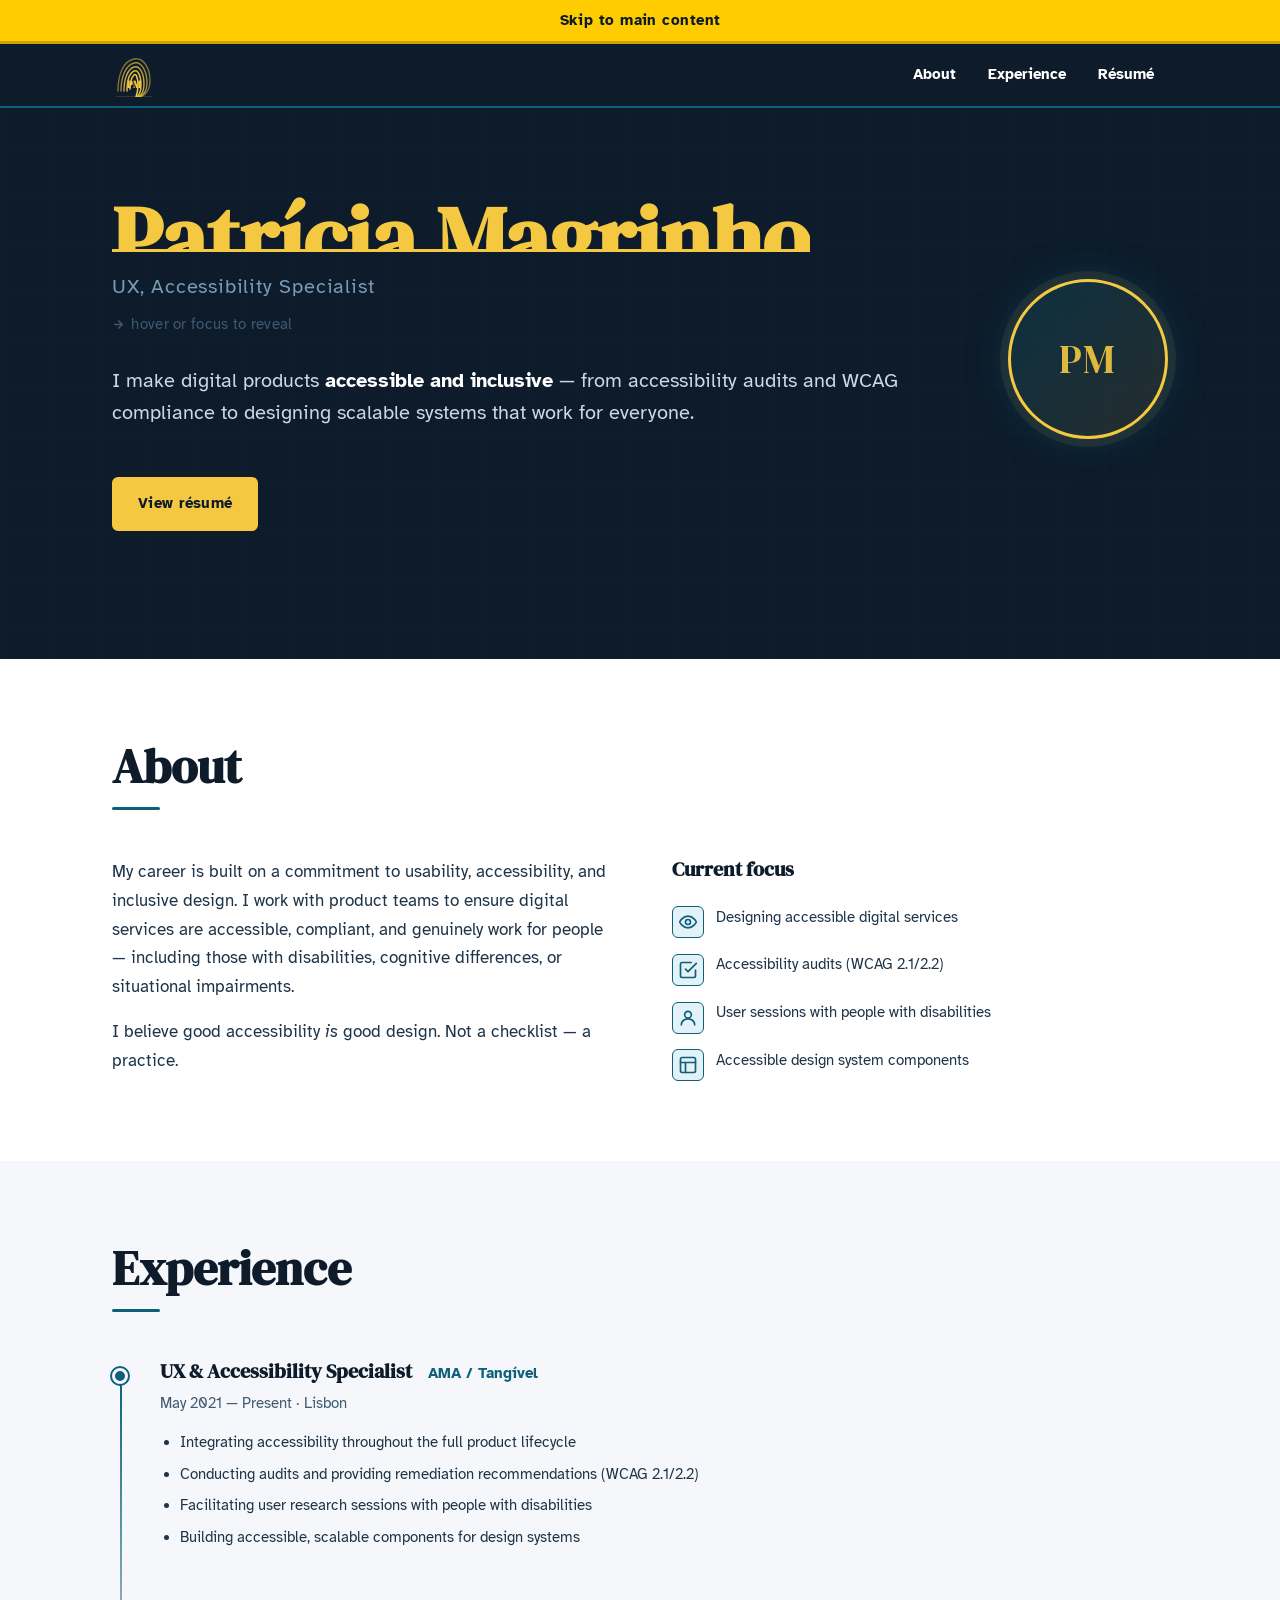
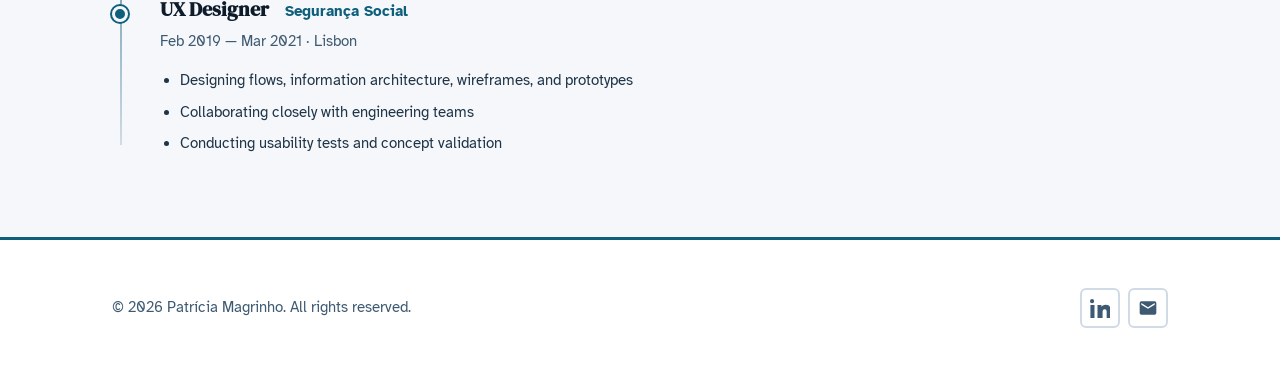
==== commit 93b2e722: "Add files via upload" ====
--- a/index.html
+++ b/index.html
@@ -2,19 +2,20 @@
 <html lang="en">
 <head>
   <meta charset="utf-8">
-  <title>Resume – Patrícia Magrinho</title>
   <meta name="viewport" content="width=device-width, initial-scale=1">
-
-  <link rel="apple-touch-icon" href="icon.png">
+  <meta name="description" content="Patrícia Magrinho — UX & Accessibility Specialist based in Lisbon, Portugal.">
+  <meta name="author" content="Patrícia Magrinho">
+  <title>Patrícia Magrinho — UX & Accessibility Specialist</title>
+  <link rel="preconnect" href="https://fonts.googleapis.com">
+  <link rel="preconnect" href="https://fonts.gstatic.com" crossorigin>
+  <link href="https://fonts.googleapis.com/css2?family=Atkinson+Hyperlegible:ital,wght@0,400;0,700;1,400&family=DM+Serif+Display&display=swap" rel="stylesheet">
   <link rel="stylesheet" href="css/main.css">
-  <script src="js/main.js" defer></script>
 </head>
 
 <body>
 
   <!--
-    SKIP LINK — always visible at the top (yellow bar).
-    Header sits below it. They never overlap.
+    SKIP LINK
   -->
   <a class="skip-link" href="#about">Skip to main content</a>
 
@@ -58,13 +59,6 @@
       <div class="container hero-inner">
         <div class="hero-text">
 
-          <!--
-            NAME REVEAL
-            role="img" + aria-label → screen readers announce "Patrícia Magrinho"
-            h1 is aria-hidden so it's not announced a second time
-            tabindex="0" → keyboard focusable
-            Enter/Space → toggle .expanded
-          -->
           <div
             class="hero-name-group"
             id="hero-name-label"
@@ -221,7 +215,60 @@
     </div>
   </footer>
 
+  <script>
+    (function () {
+      var RATIO = 0.63;
+
+      function init() {
+        var group = document.querySelector('.hero-name-group');
+        var h1    = document.querySelector('.hero-name-group h1');
+        if (!group || !h1) return;
+
+        var fullH = h1.getBoundingClientRect().height;
+        if (fullH < 1) return; // fonts not rendered yet
+
+        var clipH = Math.round(fullH * RATIO);
+
+        group.style.setProperty('--name-full-h', Math.ceil(fullH) + 'px');
+
+        // Only apply clip height if not already expanded
+        if (!group.classList.contains('expanded') &&
+            !group.matches(':hover') &&
+            !group.matches(':focus-within')) {
+          group.style.height = clipH + 'px';
+        }
+
+        // Update on hover/focus listeners to use exact values
+        function expand() {
+          group.style.height = Math.ceil(fullH) + 'px';
+          group.style.borderBottomColor = 'transparent';
+        }
+        function collapse() {
+          if (!group.classList.contains('expanded')) {
+            group.style.height = clipH + 'px';
+            group.style.borderBottomColor = '';
+          }
+        }
+
+        group.addEventListener('mouseenter', expand);
+        group.addEventListener('mouseleave', collapse);
+        group.addEventListener('focusin',    expand);
+        group.addEventListener('focusout',   collapse);
+      }
+
+      if (document.fonts && document.fonts.ready) {
+        document.fonts.ready.then(init);
+      } else {
+        setTimeout(init, 250);
+      }
+
+      var timer;
+      window.addEventListener('resize', function () {
+        clearTimeout(timer);
+        timer = setTimeout(init, 80);
+      });
+    })();
+  </script>
 
 </body>
 </html>
-
--- a/css/main.css
+++ b/css/main.css
@@ -35,6 +35,13 @@
       --chrome-h: calc(var(--skip-h) + var(--header-h)); /* total fixed top chrome */
     }
 
+
+    /* Normalize override — ensure animation element is never affected
+       by normalize.css resets on overflow, height, or display */
+    .hero-name-group {
+      overflow: hidden !important;
+    }
+
     *, *::before, *::after { box-sizing: border-box; margin: 0; padding: 0; }
 
     html {
@@ -406,7 +413,4 @@
       .hero-name-group { height: auto !important; overflow: visible !important; border-bottom: none !important; }
       .section-about, .section-experience { padding-block: 1.5rem; }
       .timeline-item { break-inside: avoid; }
-    }
-
-
-
+    }
